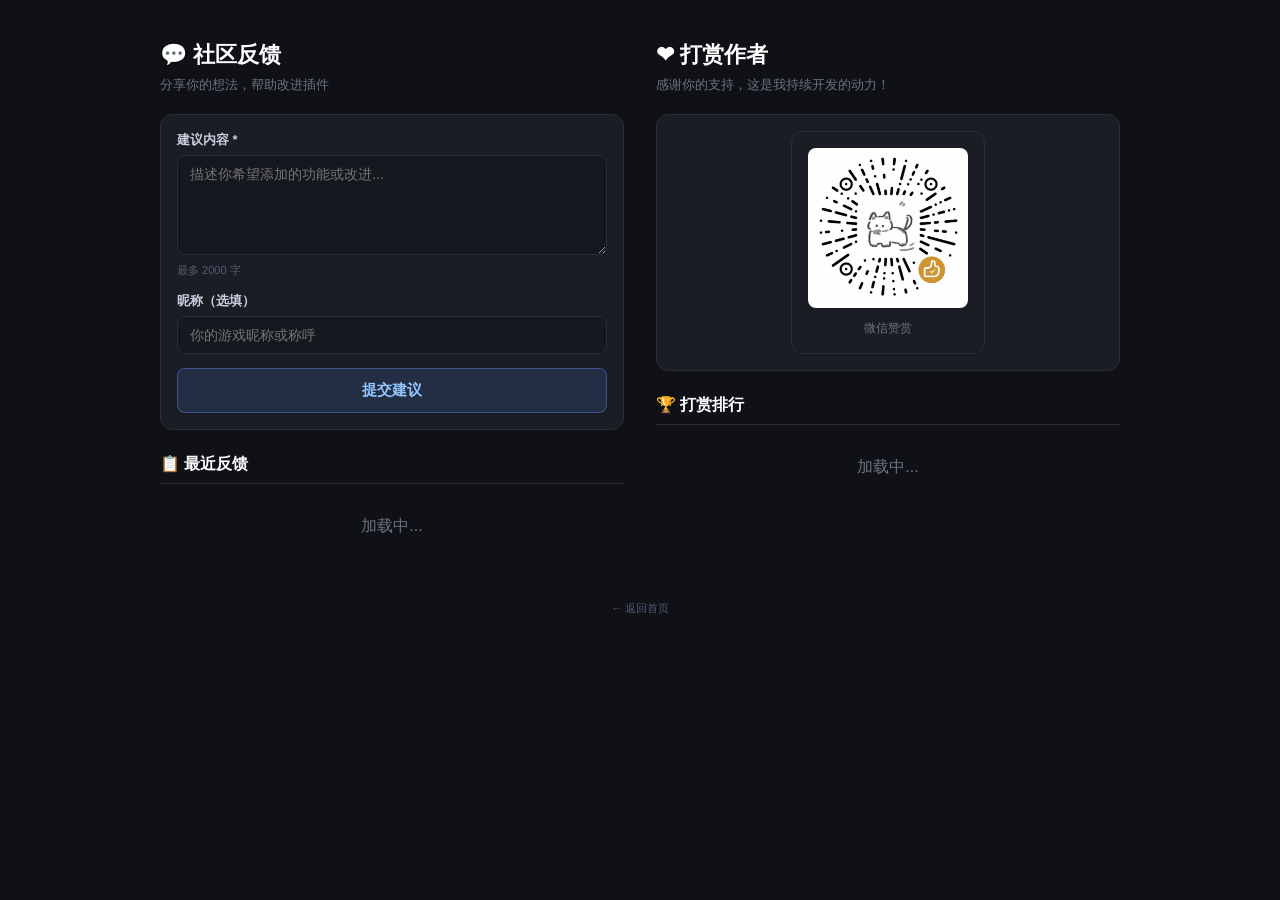
==== community/index.html @ d6cecffa "Add community feedback and donation page" ====
<!DOCTYPE html>
<html lang="zh">
<head>
  <meta charset="UTF-8">
  <meta name="viewport" content="width=device-width, initial-scale=1.0">
  <title>社区中心 — MWI Market Mate</title>
  <link rel="stylesheet" href="../css/style.css">
</head>
<body>
  <div class="community-wrapper">

    <!-- ===== 左栏：建议区 ===== -->
    <div class="community-col community-left">
      <h1 id="title-feedback">💬 社区反馈</h1>
      <p class="subtitle" id="subtitle-feedback">分享你的想法，帮助改进插件</p>

      <!-- 提交表单 -->
      <div class="card">
        <form id="feedbackForm">
          <div class="form-group">
            <label id="labelText">建议内容 *</label>
            <textarea id="text" maxlength="2000" placeholder="描述你希望添加的功能或改进..." required></textarea>
            <div class="hint" id="charHint">最多 2000 字</div>
          </div>
          <div class="form-group">
            <label id="labelNick">昵称（选填）</label>
            <input type="text" id="nickname" maxlength="50" placeholder="你的游戏昵称或称呼">
          </div>
          <button type="submit" class="btn" id="submitBtn">提交建议</button>
        </form>
        <div id="msg" class="msg"></div>
      </div>

      <!-- 建议列表 -->
      <div class="section-title" id="recentTitle">📋 最近反馈</div>
      <div id="feedbackList">
        <div class="loading" id="loadingFeedback">加载中...</div>
      </div>
    </div>

    <!-- ===== 右栏：打赏区 ===== -->
    <div class="community-col community-right">
      <h1 id="title-donate">❤ 打赏作者</h1>
      <p class="subtitle" id="subtitle-donate">感谢你的支持，这是我持续开发的动力！</p>

      <!-- 收款二维码 -->
      <div class="card" style="text-align:center;">
        <div class="qr-card" style="display:inline-block;">
          <img src="../donate/wechat.png" alt="WeChat Pay" style="max-width:180px">
          <div class="qr-label" id="labelWechat">微信赞赏</div>
        </div>
      </div>

      <!-- 打赏排行 -->
      <div class="section-title" id="rankingTitle">🏆 打赏排行</div>
      <div id="rankingContent">
        <div class="loading" id="loadingDonors">加载中...</div>
      </div>
    </div>

  </div>

  <!-- 返回首页 -->
  <div class="footer" style="margin-top:40px;">
    <a href="../">← <span id="backText">返回首页</span></a>
  </div>

  <script src="../js/community.js"></script>
</body>
</html>
---- css/style.css ----
/* MWI Market Mate — 前端共享样式 */
* { box-sizing: border-box; margin: 0; padding: 0; }

body {
  font-family: "Microsoft YaHei", "PingFang SC", -apple-system, sans-serif;
  background: #0f1117;
  color: #e4e6ee;
  min-height: 100vh;
  display: flex;
  flex-direction: column;
  align-items: center;
  padding: 40px 16px;
}

.container {
  width: 100%;
  max-width: 480px;
}

h1 {
  font-size: 22px;
  font-weight: 700;
  margin-bottom: 6px;
  color: #fff;
}

.subtitle {
  font-size: 13px;
  color: #6b7280;
  margin-bottom: 20px;
}

/* ══════════════════════════════════════
   通用卡片
   ══════════════════════════════════════ */
.card {
  border: 1px solid #2a2d37;
  border-radius: 12px;
  background: #1b1d24;
  padding: 16px;
  margin-bottom: 16px;
}

/* ══════════════════════════════════════
   表单元素
   ══════════════════════════════════════ */
label {
  display: block;
  font-size: 13px;
  font-weight: 600;
  color: #c8cfde;
  margin-bottom: 6px;
}

textarea, input[type="text"] {
  width: 100%;
  padding: 10px 12px;
  border: 1px solid #2a2d37;
  border-radius: 8px;
  background: #161820;
  color: #e4e6ee;
  font-size: 14px;
  font-family: inherit;
  outline: none;
  transition: border-color 0.2s;
}

textarea:focus, input[type="text"]:focus {
  border-color: rgba(91, 140, 255, 0.5);
}

textarea {
  min-height: 100px;
  resize: vertical;
}

.form-group {
  margin-bottom: 14px;
}

.hint {
  font-size: 11px;
  color: #555a72;
  margin-top: 4px;
}

/* ══════════════════════════════════════
   按钮
   ══════════════════════════════════════ */
.btn {
  display: inline-flex;
  align-items: center;
  justify-content: center;
  gap: 6px;
  width: 100%;
  padding: 12px;
  border: 1px solid rgba(91, 140, 255, 0.4);
  border-radius: 8px;
  background: rgba(91, 140, 255, 0.15);
  color: #93c5fd;
  font-size: 15px;
  font-weight: 600;
  cursor: pointer;
  font-family: inherit;
  transition: all 0.2s;
  text-decoration: none;
}

.btn:hover {
  background: rgba(91, 140, 255, 0.25);
  border-color: rgba(91, 140, 255, 0.6);
  color: #fff;
}

.btn:disabled {
  opacity: 0.5;
  cursor: not-allowed;
}

.btn-donate {
  border-color: rgba(239, 68, 68, 0.4);
  background: rgba(239, 68, 68, 0.1);
  color: #fca5a5;
}

.btn-donate:hover {
  background: rgba(239, 68, 68, 0.2);
  border-color: rgba(239, 68, 68, 0.5);
  color: #fff;
}

/* ══════════════════════════════════════
   消息提示
   ══════════════════════════════════════ */
.msg {
  padding: 10px 14px;
  border-radius: 8px;
  font-size: 13px;
  margin-top: 12px;
  display: none;
}

.msg.success {
  display: block;
  border: 1px solid rgba(52, 211, 153, 0.5);
  background: rgba(52, 211, 153, 0.08);
  color: #6ee7b7;
}

.msg.error {
  display: block;
  border: 1px solid rgba(239, 68, 68, 0.5);
  background: rgba(239, 68, 68, 0.08);
  color: #fca5a5;
}

/* ══════════════════════════════════════
   社区页 — 左右分栏布局
   ══════════════════════════════════════ */
.community-wrapper {
  display: flex;
  gap: 32px;
  width: 100%;
  max-width: 960px;
  align-items: flex-start;
}

.community-col {
  flex: 1;
  min-width: 0;
}

/* 移动端变为上下布局 */
@media (max-width: 720px) {
  .community-wrapper {
    flex-direction: column;
    max-width: 480px;
    margin: 0 auto;
  }
}

/* ══════════════════════════════════════
   反馈气泡卡片
   ══════════════════════════════════════ */
.fb-card {
  border: 1px solid #2a2d37;
  border-radius: 12px;
  background: #1b1d24;
  padding: 14px 16px;
  margin-bottom: 12px;
  transition: border-color 0.2s;
}

.fb-card:hover {
  border-color: rgba(91, 140, 255, 0.3);
}

.fb-header {
  display: flex;
  justify-content: space-between;
  align-items: center;
  margin-bottom: 8px;
}

.fb-name {
  font-size: 13px;
  font-weight: 600;
  color: #93c5fd;
}

.fb-time {
  font-size: 11px;
  color: #555a72;
}

.fb-body {
  font-size: 13px;
  color: #d1d5db;
  line-height: 1.6;
  word-break: break-word;
  white-space: pre-wrap;
}

.fb-reply {
  margin-top: 10px;
  padding: 10px 12px;
  border-radius: 8px;
  background: rgba(52, 211, 153, 0.06);
  border-left: 3px solid rgba(52, 211, 153, 0.4);
  font-size: 13px;
  color: #a7f3d0;
  line-height: 1.5;
  word-break: break-word;
  white-space: pre-wrap;
}

.fb-reply-label {
  font-weight: 600;
  color: #6ee7b7;
}

/* ══════════════════════════════════════
   排行榜表格
   ══════════════════════════════════════ */
.ranking-table {
  width: 100%;
  border-collapse: collapse;
  margin-top: 12px;
  font-size: 13px;
}

.ranking-table th {
  text-align: left;
  padding: 8px 10px;
  border-bottom: 1px solid #2a2d37;
  color: #6b7280;
  font-weight: 600;
  font-size: 12px;
}

.ranking-table td {
  padding: 10px 10px;
  border-bottom: 1px solid rgba(255, 255, 255, 0.04);
  color: #e4e6ee;
}

.ranking-table tr:first-child td { color: #fcd34d; font-weight: 600; }
.ranking-table tr:nth-child(2) td { color: #d1d5db; font-weight: 500; }
.ranking-table tr:nth-child(3) td { color: #cd7f32; font-weight: 500; }

.amount { color: #f8c86b; font-weight: 600; }

/* 打赏者名字特效容器 */
.donor-name-effect {
  display: inline-block;
  font-weight: 700;
  font-size: 14px;
  -webkit-background-clip: text;
}

.empty-ranking {
  text-align: center;
  padding: 24px;
  color: #555a72;
  font-size: 13px;
}

/* ══════════════════════════════════════
   QR 码区域
   ══════════════════════════════════════ */
.qr-section {
  display: flex;
  gap: 16px;
  justify-content: center;
  margin: 20px 0;
  flex-wrap: wrap;
}

.qr-card {
  text-align: center;
  padding: 16px;
  border: 1px solid #2a2d37;
  border-radius: 12px;
  background: #1b1d24;
}

.qr-card img {
  width: 160px;
  height: 160px;
  border-radius: 8px;
  background: #fff;
}

.qr-label {
  margin-top: 8px;
  font-size: 12px;
  color: #6b7280;
}

/* ══════════════════════════════════════
   页脚
   ══════════════════════════════════════ */
.footer {
  margin-top: 32px;
  font-size: 11px;
  color: #3a3d4a;
  text-align: center;
}

.footer a {
  color: #555a72;
  text-decoration: none;
}

.footer a:hover { color: #93c5fd; }

/* ══════════════════════════════════════
   加载动画
   ══════════════════════════════════════ */
.loading {
  text-align: center;
  padding: 24px;
  color: #6b7280;
}

.section-title {
  font-size: 16px;
  font-weight: 600;
  color: #fff;
  margin: 24px 0 8px;
  padding-bottom: 8px;
  border-bottom: 1px solid #2a2d37;
}

/* ══════════════════════════════════════
   落地页 — 功能卡片网格
   ══════════════════════════════════════ */
.landing-wrapper {
  width: 100%;
  max-width: 640px;
  text-align: center;
}

.landing-wrapper h1 {
  font-size: 28px;
  margin-bottom: 4px;
}

.landing-subtitle {
  font-size: 14px;
  color: #6b7280;
  margin-bottom: 6px;
}

.landing-version {
  font-size: 12px;
  color: #555a72;
  margin-bottom: 24px;
}

.landing-buttons {
  display: flex;
  gap: 12px;
  justify-content: center;
  margin-bottom: 32px;
}

.landing-buttons .btn {
  width: auto;
  padding: 12px 24px;
}

.feature-grid {
  display: grid;
  grid-template-columns: repeat(3, 1fr);
  gap: 12px;
  text-align: left;
  margin-bottom: 28px;
}

.feature-card {
  border: 1px solid #2a2d37;
  border-radius: 10px;
  background: #1b1d24;
  padding: 14px;
  transition: border-color 0.2s, transform 0.2s;
}

.feature-card:hover {
  border-color: rgba(91, 140, 255, 0.3);
  transform: translateY(-2px);
}

.feature-icon {
  font-size: 20px;
  margin-bottom: 6px;
}

.feature-title {
  font-size: 13px;
  font-weight: 600;
  color: #e4e6ee;
  margin-bottom: 4px;
}

.feature-desc {
  font-size: 11px;
  color: #6b7280;
  line-height: 1.4;
}

.changelog-section {
  text-align: left;
  max-width: 480px;
  margin: 0 auto;
}

.changelog-section ul {
  list-style: none;
  padding: 0;
}

.changelog-section li {
  font-size: 12px;
  color: #9ca3af;
  padding: 4px 0;
  padding-left: 16px;
  position: relative;
}

.changelog-section li::before {
  content: "•";
  position: absolute;
  left: 4px;
  color: #555a72;
}

@media (max-width: 520px) {
  .feature-grid {
    grid-template-columns: repeat(2, 1fr);
  }
  .landing-buttons {
    flex-direction: column;
    align-items: center;
  }
  .landing-buttons .btn {
    width: 100%;
  }
}
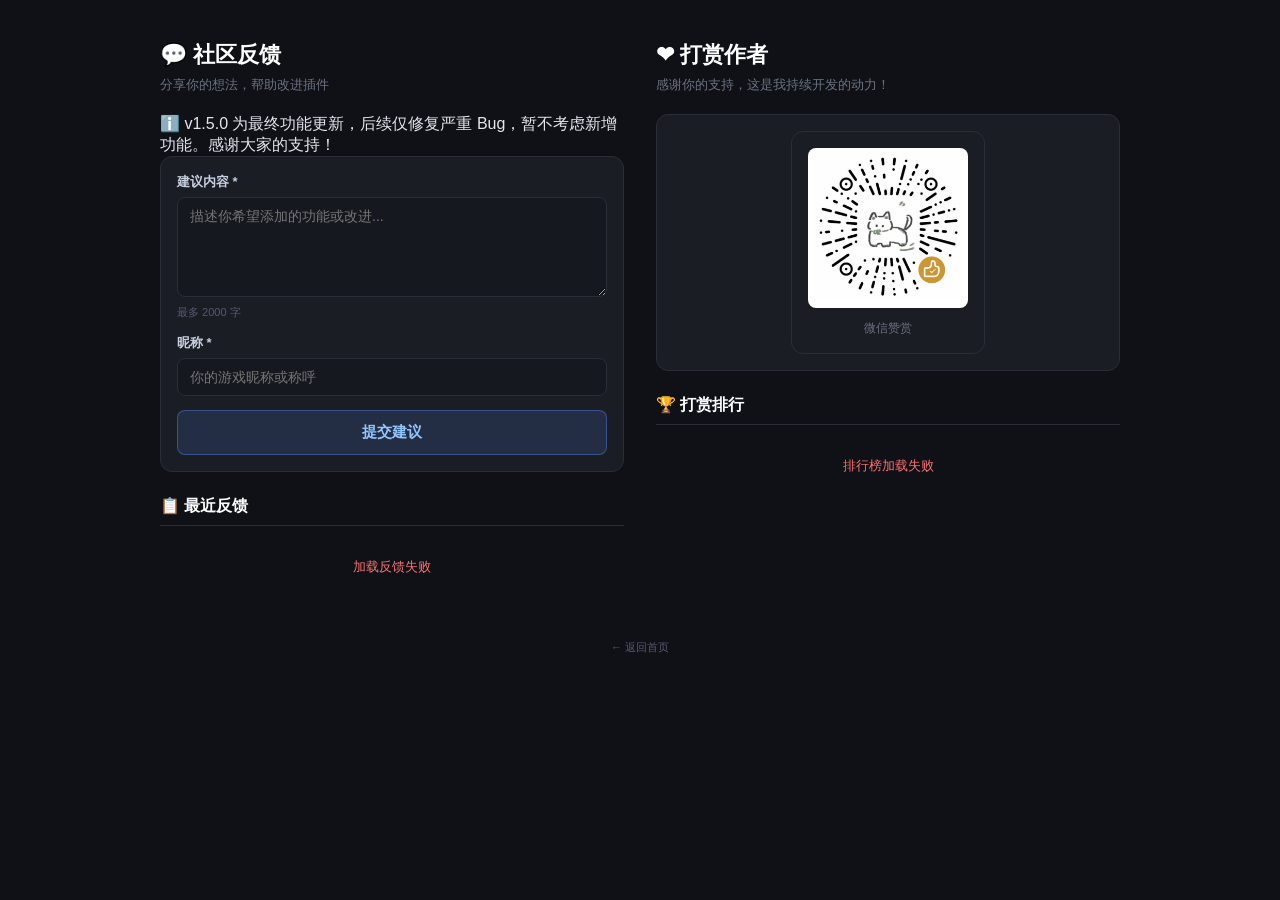
==== commit 0ddbb41f: "Update index.html" ====
--- a/community/index.html
+++ b/community/index.html
@@ -13,6 +13,7 @@
     <div class="community-col community-left">
       <h1 id="title-feedback">💬 社区反馈</h1>
       <p class="subtitle" id="subtitle-feedback">分享你的想法，帮助改进插件</p>
+      <div class="notice-bar" id="noticeFinal">ℹ️ v1.5.0 为最终功能更新，后续仅修复严重 Bug，暂不考虑新增功能。感谢大家的支持！</div>
 
       <!-- 提交表单 -->
       <div class="card">
@@ -23,8 +24,8 @@
             <div class="hint" id="charHint">最多 2000 字</div>
           </div>
           <div class="form-group">
-            <label id="labelNick">昵称（选填）</label>
-            <input type="text" id="nickname" maxlength="50" placeholder="你的游戏昵称或称呼">
+            <label id="labelNick">昵称 *</label>
+            <input type="text" id="nickname" maxlength="50" placeholder="你的游戏昵称或称呼" required>
           </div>
           <button type="submit" class="btn" id="submitBtn">提交建议</button>
         </form>
--- a/css/style.css
+++ b/css/style.css
@@ -278,6 +278,7 @@
   -webkit-background-clip: text;
 }
 
+
 .empty-ranking {
   text-align: center;
   padding: 24px;
@@ -453,6 +454,87 @@
   position: absolute;
   left: 4px;
   color: #555a72;
+}
+
+/* ══════════════════════════════════════
+   使用说明页
+   ══════════════════════════════════════ */
+.guide-wrapper {
+  width: 100%;
+  max-width: 720px;
+}
+
+.guide-content h2 {
+  font-size: 20px;
+  font-weight: 700;
+  color: #fff;
+  margin: 32px 0 12px;
+  padding-bottom: 8px;
+  border-bottom: 1px solid #2a2d37;
+}
+
+.guide-content h2:first-child {
+  margin-top: 16px;
+}
+
+.guide-content h3 {
+  font-size: 15px;
+  font-weight: 600;
+  color: #93c5fd;
+  margin: 20px 0 8px;
+}
+
+.guide-content p {
+  font-size: 13px;
+  color: #d1d5db;
+  line-height: 1.7;
+  margin-bottom: 8px;
+}
+
+.guide-content ul, .guide-content ol {
+  padding-left: 20px;
+  margin-bottom: 12px;
+}
+
+.guide-content li {
+  font-size: 13px;
+  color: #d1d5db;
+  line-height: 1.7;
+  margin-bottom: 4px;
+}
+
+.guide-content b {
+  color: #e4e6ee;
+  font-weight: 600;
+}
+
+.guide-content code {
+  background: rgba(91, 140, 255, 0.1);
+  border: 1px solid rgba(91, 140, 255, 0.2);
+  border-radius: 4px;
+  padding: 1px 5px;
+  font-size: 12px;
+  color: #93c5fd;
+  font-family: "Consolas", monospace;
+}
+
+/* ══════════════════════════════════════
+   反馈完成徽章
+   ══════════════════════════════════════ */
+.fb-status-badge {
+  display: inline-block;
+  font-size: 11px;
+  font-weight: 600;
+  padding: 2px 8px;
+  border-radius: 4px;
+  margin-left: 8px;
+  vertical-align: middle;
+}
+
+.fb-status-badge.completed {
+  background: rgba(52, 211, 153, 0.12);
+  color: #6ee7b7;
+  border: 1px solid rgba(52, 211, 153, 0.3);
 }
 
 @media (max-width: 520px) {
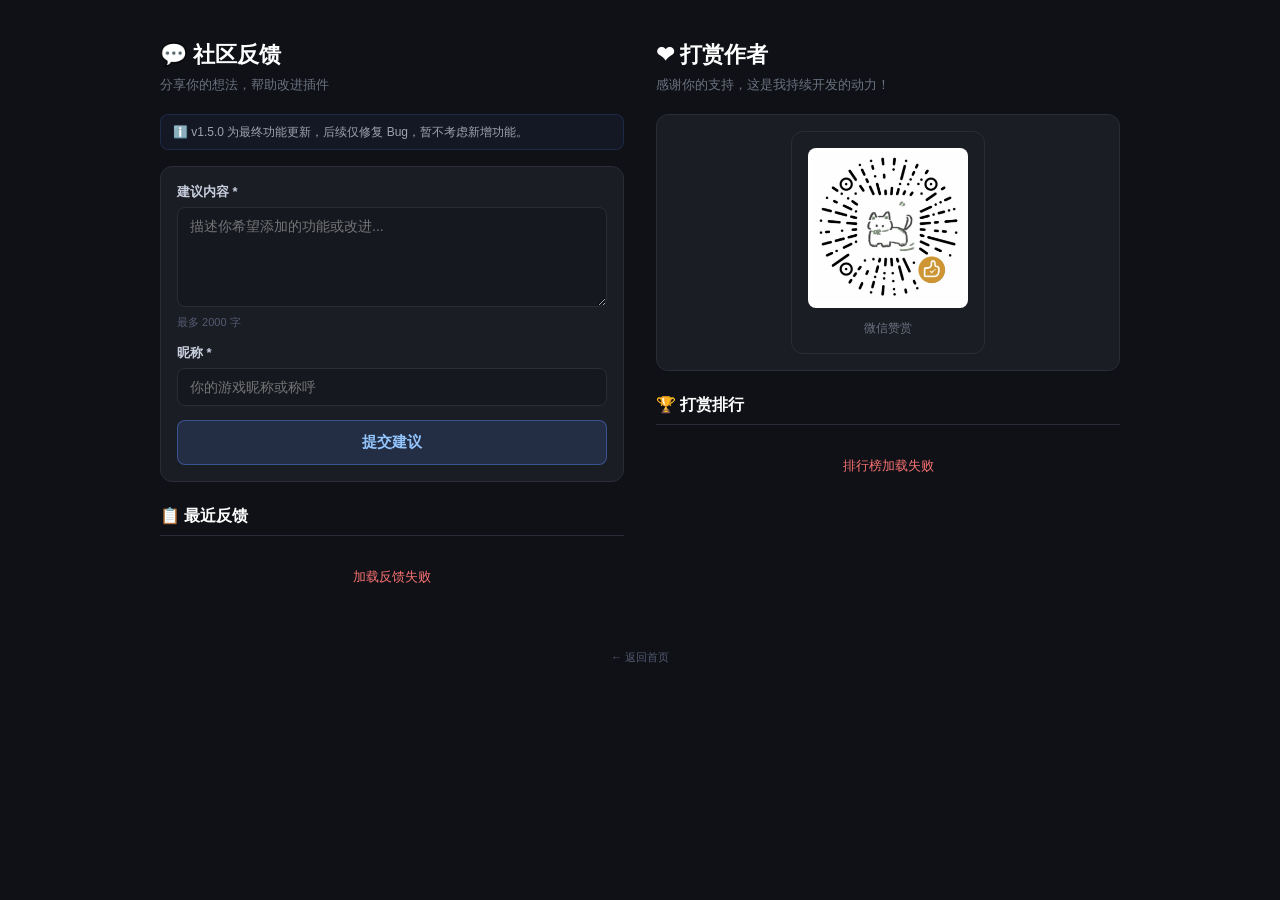
==== commit 4446b6b9: "Update index.html" ====
--- a/community/index.html
+++ b/community/index.html
@@ -13,7 +13,7 @@
     <div class="community-col community-left">
       <h1 id="title-feedback">💬 社区反馈</h1>
       <p class="subtitle" id="subtitle-feedback">分享你的想法，帮助改进插件</p>
-      <div class="notice-bar" id="noticeFinal">ℹ️ v1.5.0 为最终功能更新，后续仅修复严重 Bug，暂不考虑新增功能。感谢大家的支持！</div>
+      <div class="notice-bar" id="noticeFinal">ℹ️ v1.5.0 为最终功能更新，后续仅修复 Bug，暂不考虑新增功能。</div>
 
       <!-- 提交表单 -->
       <div class="card">
--- a/css/style.css
+++ b/css/style.css
@@ -28,6 +28,17 @@
   font-size: 13px;
   color: #6b7280;
   margin-bottom: 20px;
+}
+
+.notice-bar {
+  font-size: 12px;
+  color: #9ca3af;
+  background: rgba(91, 140, 255, 0.06);
+  border: 1px solid rgba(91, 140, 255, 0.15);
+  border-radius: 8px;
+  padding: 8px 12px;
+  margin-bottom: 16px;
+  line-height: 1.5;
 }
 
 /* ══════════════════════════════════════
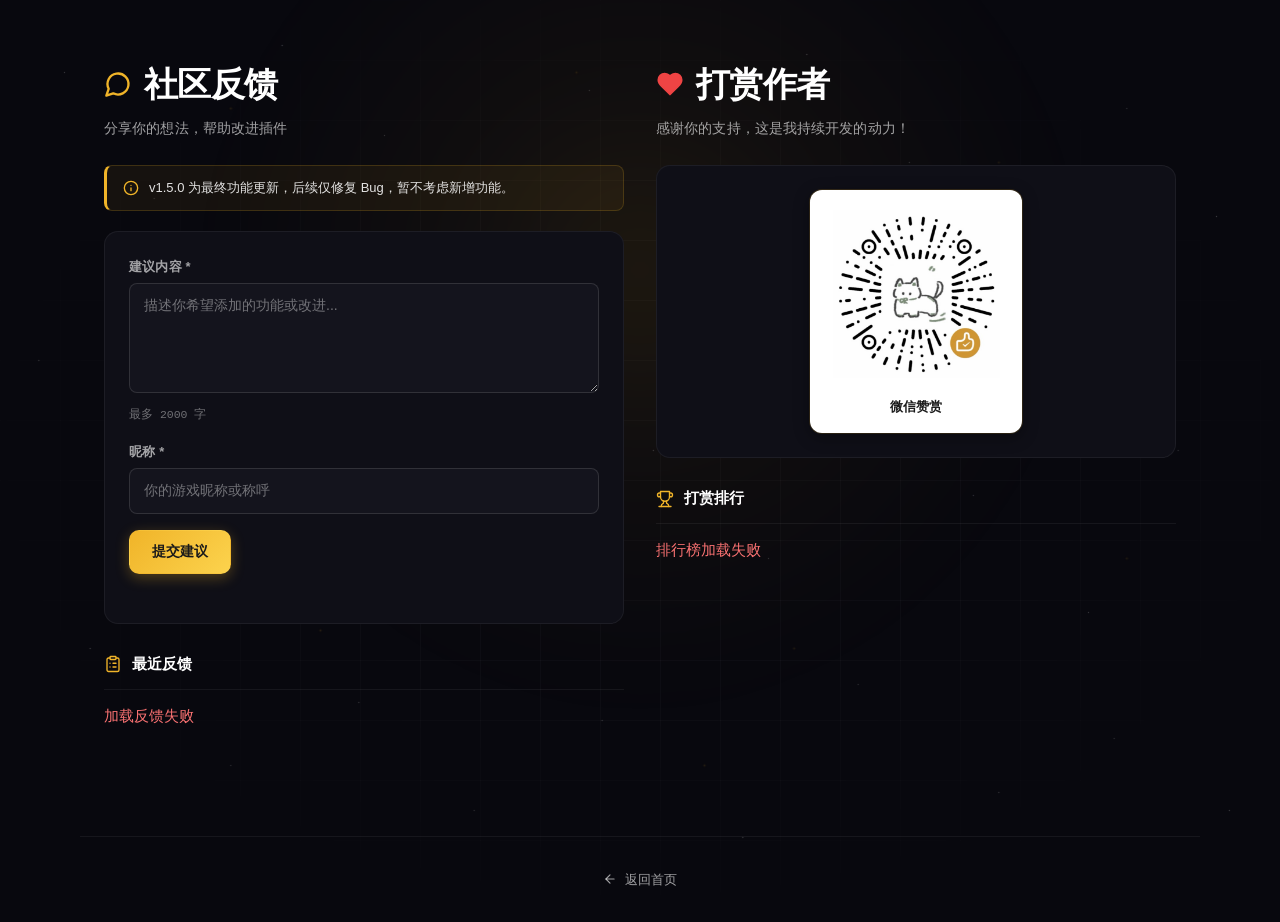
==== commit 8b9ac01e: "Update index.html" ====
--- a/community/index.html
+++ b/community/index.html
@@ -4,16 +4,468 @@
   <meta charset="UTF-8">
   <meta name="viewport" content="width=device-width, initial-scale=1.0">
   <title>社区中心 — MWI Market Mate</title>
-  <link rel="stylesheet" href="../css/style.css">
+  <meta name="description" content="MWI 市场伴侣社区中心：功能反馈、Bug 报告、打赏支持">
+  <style>
+    /* ─── 设计 Token（和 landing / 插件本体主题对齐） ───────── */
+    :root {
+      --bg:              #08080e;
+      --surface-1:       #0f0f17;
+      --surface-2:       #14141d;
+      --surface-3:       #1a1a24;
+      --border-soft:     rgba(255, 255, 255, .06);
+      --border-medium:   rgba(255, 255, 255, .12);
+      --border-strong:   rgba(255, 255, 255, .18);
+      --border-gold:     rgba(240, 180, 41, .45);
+      --border-gold-dim: rgba(240, 180, 41, .18);
+
+      --text-primary:    #fff;
+      --text-body:       rgba(255, 255, 255, .88);
+      --text-weak:       rgba(255, 255, 255, .62);
+      --text-faint:      rgba(255, 255, 255, .4);
+
+      --accent-gold:        #f0b429;
+      --accent-gold-bright: #fcd34d;
+      --accent-gold-glow:   rgba(240, 180, 41, .35);
+
+      --danger: #ef4444;
+      --success: #22c55e;
+
+      --font-sans: -apple-system, BlinkMacSystemFont, "Segoe UI", "Inter",
+                   "PingFang SC", "Microsoft YaHei", "Helvetica Neue", sans-serif;
+      --font-mono: "SF Mono", "JetBrains Mono", ui-monospace, "Cascadia Code",
+                   "Consolas", "Microsoft YaHei", monospace;
+
+      --ease-out: cubic-bezier(.25, .8, .3, 1);
+    }
+
+    /* ─── 基础重置 ───────────────────── */
+    *, *::before, *::after { box-sizing: border-box; }
+    html { scroll-behavior: smooth; -webkit-text-size-adjust: 100%; }
+    body {
+      margin: 0;
+      min-height: 100vh;
+      font-family: var(--font-sans);
+      font-size: 15px;
+      line-height: 1.65;
+      color: var(--text-body);
+      background: var(--bg);
+      -webkit-font-smoothing: antialiased;
+      -moz-osx-font-smoothing: grayscale;
+      overflow-x: hidden;
+    }
+    a { color: inherit; text-decoration: none; }
+    h1, h2, h3, h4, p, ul, form { margin: 0; padding: 0; }
+    svg { display: inline-block; flex-shrink: 0; }
+    img { max-width: 100%; height: auto; display: block; }
+    button { font-family: inherit; }
+
+    /* ─── 背景视觉层（同 landing） ───────────────────── */
+    .bg {
+      position: fixed; inset: 0;
+      z-index: -1;
+      overflow: hidden;
+      pointer-events: none;
+    }
+    .bg-glow {
+      position: absolute;
+      left: 50%; top: 30%;
+      width: 80vw; height: 80vw;
+      max-width: 1200px; max-height: 1200px;
+      transform: translate(-50%, -50%);
+      background: radial-gradient(circle at center,
+                   rgba(240, 180, 41, .10) 0%,
+                   rgba(240, 180, 41, .04) 25%,
+                   rgba(240, 180, 41, 0) 60%);
+      filter: blur(40px);
+    }
+    .bg-grid {
+      position: absolute; inset: 0;
+      background-image:
+        linear-gradient(to right,  rgba(255, 255, 255, .025) 1px, transparent 1px),
+        linear-gradient(to bottom, rgba(255, 255, 255, .025) 1px, transparent 1px);
+      background-size: 60px 60px;
+      mask-image: radial-gradient(ellipse at center, black 40%, transparent 80%);
+      -webkit-mask-image: radial-gradient(ellipse at center, black 40%, transparent 80%);
+    }
+    .bg-stars, .bg-stars::after, .bg-stars::before {
+      content: ""; position: absolute;
+      width: 1px; height: 1px;
+      background: transparent;
+      border-radius: 50%;
+    }
+    .bg-stars {
+      top: 0; left: 0;
+      box-shadow:
+        5vw 8vh  1px rgba(255,255,255,.35), 12vw 22vh 1px rgba(255,255,255,.3),
+        22vw 5vh 1px rgba(255,255,255,.4),  30vw 15vh 1px rgba(255,255,255,.3),
+        38vw 28vh 1px rgba(255,255,255,.35), 46vw 10vh 1px rgba(255,255,255,.3),
+        55vw 20vh 1px rgba(255,255,255,.35), 63vw 6vh  1px rgba(255,255,255,.4),
+        71vw 18vh 1px rgba(255,255,255,.3),  80vw 27vh 1px rgba(255,255,255,.35),
+        88vw 12vh 1px rgba(255,255,255,.3),  95vw 24vh 1px rgba(255,255,255,.4),
+        3vw 40vh  1px rgba(255,255,255,.35), 14vw 48vh 1px rgba(255,255,255,.3),
+        24vw 58vh 1px rgba(255,255,255,.4),  33vw 42vh 1px rgba(255,255,255,.35),
+        42vw 65vh 1px rgba(255,255,255,.3),  51vw 50vh 1px rgba(255,255,255,.35),
+        60vw 62vh 1px rgba(255,255,255,.3),  68vw 45vh 1px rgba(255,255,255,.4),
+        76vw 55vh 1px rgba(255,255,255,.3),  85vw 68vh 1px rgba(255,255,255,.35),
+        92vw 50vh 1px rgba(255,255,255,.3),  7vw 72vh  1px rgba(255,255,255,.4),
+        18vw 85vh 1px rgba(255,255,255,.3),  28vw 78vh 1px rgba(255,255,255,.35),
+        37vw 90vh 1px rgba(255,255,255,.3),  47vw 80vh 1px rgba(255,255,255,.35),
+        58vw 93vh 1px rgba(255,255,255,.4),  67vw 76vh 1px rgba(255,255,255,.3),
+        78vw 88vh 1px rgba(255,255,255,.35), 87vw 82vh 1px rgba(255,255,255,.3),
+        96vw 90vh 1px rgba(255,255,255,.4);
+    }
+    .bg-stars::after {
+      box-shadow:
+        18vw 12vh 2px rgba(240,180,41,.7),
+        72vw 30vh 2px rgba(240,180,41,.65),
+        25vw 70vh 2px rgba(240,180,41,.7),
+        88vw 62vh 2px rgba(240,180,41,.6),
+        45vw 8vh  2px rgba(240,180,41,.55),
+        55vw 85vh 2px rgba(240,180,41,.65);
+      animation: twinkle 4s ease-in-out infinite;
+    }
+    .bg-stars::before {
+      box-shadow:
+        35vw 35vh 2px rgba(240,180,41,.6),
+        78vw 18vh 2px rgba(240,180,41,.55),
+        15vw 55vh 2px rgba(240,180,41,.7),
+        62vw 72vh 2px rgba(240,180,41,.6);
+      animation: twinkle 5s ease-in-out infinite .8s;
+    }
+    @keyframes twinkle {
+      0%, 100% { opacity: .7; }
+      50%      { opacity: 1; }
+    }
+
+    /* ─── 布局容器：双栏 grid ───────────────────── */
+    .community-wrapper {
+      width: 100%;
+      max-width: 1120px;
+      margin: 0 auto;
+      padding: 56px 24px 32px;
+      display: grid;
+      grid-template-columns: 1fr 1fr;
+      gap: 32px;
+      align-items: start;
+    }
+    .community-col {
+      min-width: 0;
+      animation: fadeUp .7s var(--ease-out) both;
+    }
+    .community-left  { animation-delay: .05s; }
+    .community-right { animation-delay: .15s; }
+
+    @media (max-width: 900px) {
+      .community-wrapper {
+        grid-template-columns: 1fr;
+        gap: 48px;
+        padding: 40px 20px 24px;
+      }
+    }
+
+    /* ─── 栏标题 ───────────────────── */
+    .community-col h1 {
+      display: flex;
+      align-items: center;
+      gap: 12px;
+      font-size: clamp(26px, 4vw, 34px);
+      font-weight: 800;
+      letter-spacing: -.015em;
+      color: var(--text-primary);
+      margin-bottom: 6px;
+    }
+    .community-col h1 svg {
+      width: 28px; height: 28px;
+      color: var(--accent-gold);
+    }
+    .community-col .subtitle {
+      color: var(--text-weak);
+      font-size: 14px;
+      margin-bottom: 24px;
+      font-family: var(--font-mono);
+      letter-spacing: .1px;
+    }
+
+    /* ─── Notice Bar（公告条） ───────────────────── */
+    .notice-bar {
+      display: flex;
+      align-items: flex-start;
+      gap: 10px;
+      padding: 12px 16px;
+      margin-bottom: 20px;
+      background: rgba(240, 180, 41, .06);
+      border: 1px solid var(--border-gold-dim);
+      border-left: 3px solid var(--accent-gold);
+      border-radius: 8px;
+      font-size: 13px;
+      color: var(--text-body);
+      line-height: 1.5;
+    }
+    .notice-bar svg {
+      width: 16px; height: 16px;
+      color: var(--accent-gold);
+      flex-shrink: 0;
+      margin-top: 2px;
+    }
+
+    /* ─── Card（统一卡片） ───────────────────── */
+    .card {
+      padding: 24px;
+      background: var(--surface-1);
+      border: 1px solid var(--border-soft);
+      border-radius: 14px;
+      margin-bottom: 24px;
+      transition: border-color .3s var(--ease-out);
+    }
+    .card:hover { border-color: var(--border-medium); }
+
+    /* ─── Section Title（列表小标题） ───────────────────── */
+    .section-title {
+      display: flex;
+      align-items: center;
+      gap: 10px;
+      font-size: 15px;
+      font-weight: 700;
+      color: var(--text-primary);
+      margin: 28px 0 14px;
+      padding-bottom: 12px;
+      border-bottom: 1px solid var(--border-soft);
+      letter-spacing: -.005em;
+    }
+    .section-title svg {
+      width: 18px; height: 18px;
+      color: var(--accent-gold);
+    }
+
+    /* ─── 表单 ───────────────────── */
+    .form-group { margin-bottom: 16px; }
+    .form-group label {
+      display: block;
+      font-size: 13px;
+      font-weight: 600;
+      color: var(--text-weak);
+      margin-bottom: 6px;
+      letter-spacing: .2px;
+    }
+    .form-group textarea,
+    .form-group input[type="text"] {
+      width: 100%;
+      padding: 11px 14px;
+      font-family: inherit;
+      font-size: 14px;
+      line-height: 1.55;
+      color: var(--text-primary);
+      background: var(--surface-2);
+      border: 1px solid var(--border-medium);
+      border-radius: 8px;
+      outline: none;
+      transition: border-color .2s var(--ease-out), background .2s var(--ease-out);
+      resize: vertical;
+    }
+    .form-group textarea { min-height: 110px; }
+    .form-group textarea::placeholder,
+    .form-group input[type="text"]::placeholder {
+      color: var(--text-faint);
+    }
+    .form-group textarea:hover,
+    .form-group input[type="text"]:hover {
+      border-color: var(--border-strong);
+    }
+    .form-group textarea:focus,
+    .form-group input[type="text"]:focus {
+      border-color: var(--accent-gold);
+      background: var(--surface-3);
+      box-shadow: 0 0 0 3px rgba(240, 180, 41, .1);
+    }
+    .hint {
+      font-size: 11.5px;
+      color: var(--text-faint);
+      margin-top: 5px;
+      font-family: var(--font-mono);
+    }
+
+    /* ─── 按钮（提交） ───────────────────── */
+    .btn {
+      display: inline-flex;
+      align-items: center;
+      justify-content: center;
+      gap: 8px;
+      padding: 12px 22px;
+      font-size: 14px;
+      font-weight: 600;
+      border-radius: 10px;
+      border: 1px solid transparent;
+      cursor: pointer;
+      transition: all .2s var(--ease-out);
+      white-space: nowrap;
+      background: linear-gradient(135deg, var(--accent-gold) 0%, var(--accent-gold-bright) 100%);
+      color: #1a1a1a;
+      box-shadow: 0 4px 14px rgba(240, 180, 41, .3);
+    }
+    .btn:hover {
+      transform: translateY(-1px);
+      box-shadow: 0 6px 20px rgba(240, 180, 41, .45), 0 0 0 3px rgba(240, 180, 41, .12);
+    }
+    .btn:active { transform: translateY(0); }
+    .btn:disabled {
+      opacity: .5;
+      cursor: not-allowed;
+      transform: none;
+    }
+
+    /* ─── 表单反馈消息 ───────────────────── */
+    .msg {
+      margin-top: 12px;
+      font-size: 13px;
+      min-height: 1em;
+    }
+    .msg.success, .msg[data-type="success"] {
+      color: var(--success);
+    }
+    .msg.error, .msg[data-type="error"] {
+      color: var(--danger);
+    }
+
+    /* ─── 二维码卡片 ───────────────────── */
+    .qr-card {
+      padding: 16px;
+      background: #fff;
+      border-radius: 12px;
+      box-shadow: 0 4px 16px rgba(0, 0, 0, .4), 0 0 0 1px var(--border-gold-dim);
+      transition: all .3s var(--ease-out);
+    }
+    .qr-card:hover {
+      box-shadow: 0 8px 24px rgba(0, 0, 0, .5), 0 0 0 1px var(--border-gold);
+      transform: translateY(-2px);
+    }
+    .qr-card img { border-radius: 6px; }
+    .qr-label {
+      margin-top: 10px;
+      font-size: 13px;
+      font-weight: 600;
+      color: #1a1a1a;
+      letter-spacing: .2px;
+    }
+
+    /* ─── 反馈列表 / 排行列表容器（给 JS 填充留 hook） ───────── */
+    #feedbackList, #rankingContent {
+      min-height: 60px;
+    }
+    /* 单条反馈项（如果 JS 用了 .feedback-item / .ranking-item 就生效） */
+    .feedback-item, .ranking-item {
+      padding: 14px 16px;
+      background: var(--surface-1);
+      border: 1px solid var(--border-soft);
+      border-radius: 10px;
+      margin-bottom: 10px;
+      transition: border-color .2s var(--ease-out), background .2s var(--ease-out);
+    }
+    .feedback-item:hover, .ranking-item:hover {
+      border-color: var(--border-gold-dim);
+      background: var(--surface-2);
+    }
+
+    /* ─── Loading ───────────────────── */
+    .loading {
+      text-align: center;
+      padding: 24px;
+      color: var(--text-faint);
+      font-size: 13px;
+      font-family: var(--font-mono);
+    }
+    .loading::before {
+      content: "";
+      display: inline-block;
+      width: 12px; height: 12px;
+      border: 2px solid var(--border-medium);
+      border-top-color: var(--accent-gold);
+      border-radius: 50%;
+      margin-right: 8px;
+      vertical-align: -2px;
+      animation: spin .8s linear infinite;
+    }
+    @keyframes spin { to { transform: rotate(360deg); } }
+
+    /* ─── Footer ───────────────────── */
+    .footer {
+      max-width: 1120px;
+      margin: 40px auto 0;
+      padding: 24px;
+      text-align: center;
+      border-top: 1px solid var(--border-soft);
+      color: var(--text-faint);
+      font-size: 13px;
+    }
+    .footer a {
+      display: inline-flex;
+      align-items: center;
+      gap: 8px;
+      color: var(--text-weak);
+      padding: 8px 14px;
+      border-radius: 8px;
+      transition: all .2s var(--ease-out);
+    }
+    .footer a:hover {
+      color: var(--accent-gold);
+      background: rgba(240, 180, 41, .06);
+    }
+    .footer a svg {
+      width: 14px; height: 14px;
+      transition: transform .2s var(--ease-out);
+    }
+    .footer a:hover svg { transform: translateX(-2px); }
+
+    /* ─── 入场动画 ───────────────────── */
+    @keyframes fadeUp {
+      from { opacity: 0; transform: translateY(18px); }
+      to   { opacity: 1; transform: translateY(0); }
+    }
+
+    @media (max-width: 640px) {
+      .community-wrapper { padding: 32px 16px 20px; }
+      .card              { padding: 20px; }
+      .community-col h1  { font-size: 26px; }
+    }
+
+    @media (prefers-reduced-motion: reduce) {
+      *, *::before, *::after {
+        animation-duration: .01ms !important;
+        transition-duration: .01ms !important;
+      }
+    }
+  </style>
 </head>
+
 <body>
+  <!-- 背景视觉层（和 landing page 同款） -->
+  <div class="bg" aria-hidden="true">
+    <div class="bg-glow"></div>
+    <div class="bg-grid"></div>
+    <div class="bg-stars"></div>
+  </div>
+
   <div class="community-wrapper">
 
     <!-- ===== 左栏：建议区 ===== -->
     <div class="community-col community-left">
-      <h1 id="title-feedback">💬 社区反馈</h1>
+      <h1 id="title-feedback">
+        <!-- message-circle icon -->
+        <svg viewBox="0 0 24 24" fill="none" stroke="currentColor" stroke-width="2" stroke-linecap="round" stroke-linejoin="round" aria-hidden="true">
+          <path d="M7.9 20A9 9 0 1 0 4 16.1L2 22z"/>
+        </svg>
+        <span>社区反馈</span>
+      </h1>
       <p class="subtitle" id="subtitle-feedback">分享你的想法，帮助改进插件</p>
-      <div class="notice-bar" id="noticeFinal">ℹ️ v1.5.0 为最终功能更新，后续仅修复 Bug，暂不考虑新增功能。</div>
+
+      <div class="notice-bar" id="noticeFinal">
+        <!-- info icon -->
+        <svg viewBox="0 0 24 24" fill="none" stroke="currentColor" stroke-width="2" stroke-linecap="round" stroke-linejoin="round" aria-hidden="true">
+          <circle cx="12" cy="12" r="10"/>
+          <path d="M12 16v-4"/>
+          <path d="M12 8h.01"/>
+        </svg>
+        <span>v1.5.0 为最终功能更新，后续仅修复 Bug，暂不考虑新增功能。</span>
+      </div>
 
       <!-- 提交表单 -->
       <div class="card">
@@ -33,7 +485,18 @@
       </div>
 
       <!-- 建议列表 -->
-      <div class="section-title" id="recentTitle">📋 最近反馈</div>
+      <div class="section-title" id="recentTitle">
+        <!-- clipboard-list icon -->
+        <svg viewBox="0 0 24 24" fill="none" stroke="currentColor" stroke-width="1.8" stroke-linecap="round" stroke-linejoin="round" aria-hidden="true">
+          <rect width="8" height="4" x="8" y="2" rx="1" ry="1"/>
+          <path d="M16 4h2a2 2 0 0 1 2 2v14a2 2 0 0 1-2 2H6a2 2 0 0 1-2-2V6a2 2 0 0 1 2-2h2"/>
+          <path d="M12 11h4"/>
+          <path d="M12 16h4"/>
+          <path d="M8 11h.01"/>
+          <path d="M8 16h.01"/>
+        </svg>
+        <span>最近反馈</span>
+      </div>
       <div id="feedbackList">
         <div class="loading" id="loadingFeedback">加载中...</div>
       </div>
@@ -41,7 +504,13 @@
 
     <!-- ===== 右栏：打赏区 ===== -->
     <div class="community-col community-right">
-      <h1 id="title-donate">❤ 打赏作者</h1>
+      <h1 id="title-donate">
+        <!-- heart icon（实心红色） -->
+        <svg viewBox="0 0 24 24" fill="currentColor" stroke="currentColor" stroke-width="1.5" stroke-linecap="round" stroke-linejoin="round" aria-hidden="true" style="color:#ef4444">
+          <path d="M19 14c1.49-1.46 3-3.21 3-5.5A5.5 5.5 0 0 0 16.5 3c-1.76 0-3 .5-4.5 2-1.5-1.5-2.74-2-4.5-2A5.5 5.5 0 0 0 2 8.5c0 2.3 1.5 4.05 3 5.5l7 7z"/>
+        </svg>
+        <span>打赏作者</span>
+      </h1>
       <p class="subtitle" id="subtitle-donate">感谢你的支持，这是我持续开发的动力！</p>
 
       <!-- 收款二维码 -->
@@ -53,7 +522,18 @@
       </div>
 
       <!-- 打赏排行 -->
-      <div class="section-title" id="rankingTitle">🏆 打赏排行</div>
+      <div class="section-title" id="rankingTitle">
+        <!-- trophy icon -->
+        <svg viewBox="0 0 24 24" fill="none" stroke="currentColor" stroke-width="1.8" stroke-linecap="round" stroke-linejoin="round" aria-hidden="true">
+          <path d="M6 9H4.5a2.5 2.5 0 0 1 0-5H6"/>
+          <path d="M18 9h1.5a2.5 2.5 0 0 0 0-5H18"/>
+          <path d="M4 22h16"/>
+          <path d="M10 14.66V17c0 .55-.47.98-.97 1.21C7.85 18.75 7 20.24 7 22"/>
+          <path d="M14 14.66V17c0 .55.47.98.97 1.21C16.15 18.75 17 20.24 17 22"/>
+          <path d="M18 2H6v7a6 6 0 0 0 12 0V2Z"/>
+        </svg>
+        <span>打赏排行</span>
+      </div>
       <div id="rankingContent">
         <div class="loading" id="loadingDonors">加载中...</div>
       </div>
@@ -63,7 +543,14 @@
 
   <!-- 返回首页 -->
   <div class="footer" style="margin-top:40px;">
-    <a href="../">← <span id="backText">返回首页</span></a>
+    <a href="../">
+      <!-- arrow-left icon -->
+      <svg viewBox="0 0 24 24" fill="none" stroke="currentColor" stroke-width="2" stroke-linecap="round" stroke-linejoin="round" aria-hidden="true">
+        <path d="m12 19-7-7 7-7"/>
+        <path d="M19 12H5"/>
+      </svg>
+      <span id="backText">返回首页</span>
+    </a>
   </div>
 
   <script src="../js/community.js"></script>
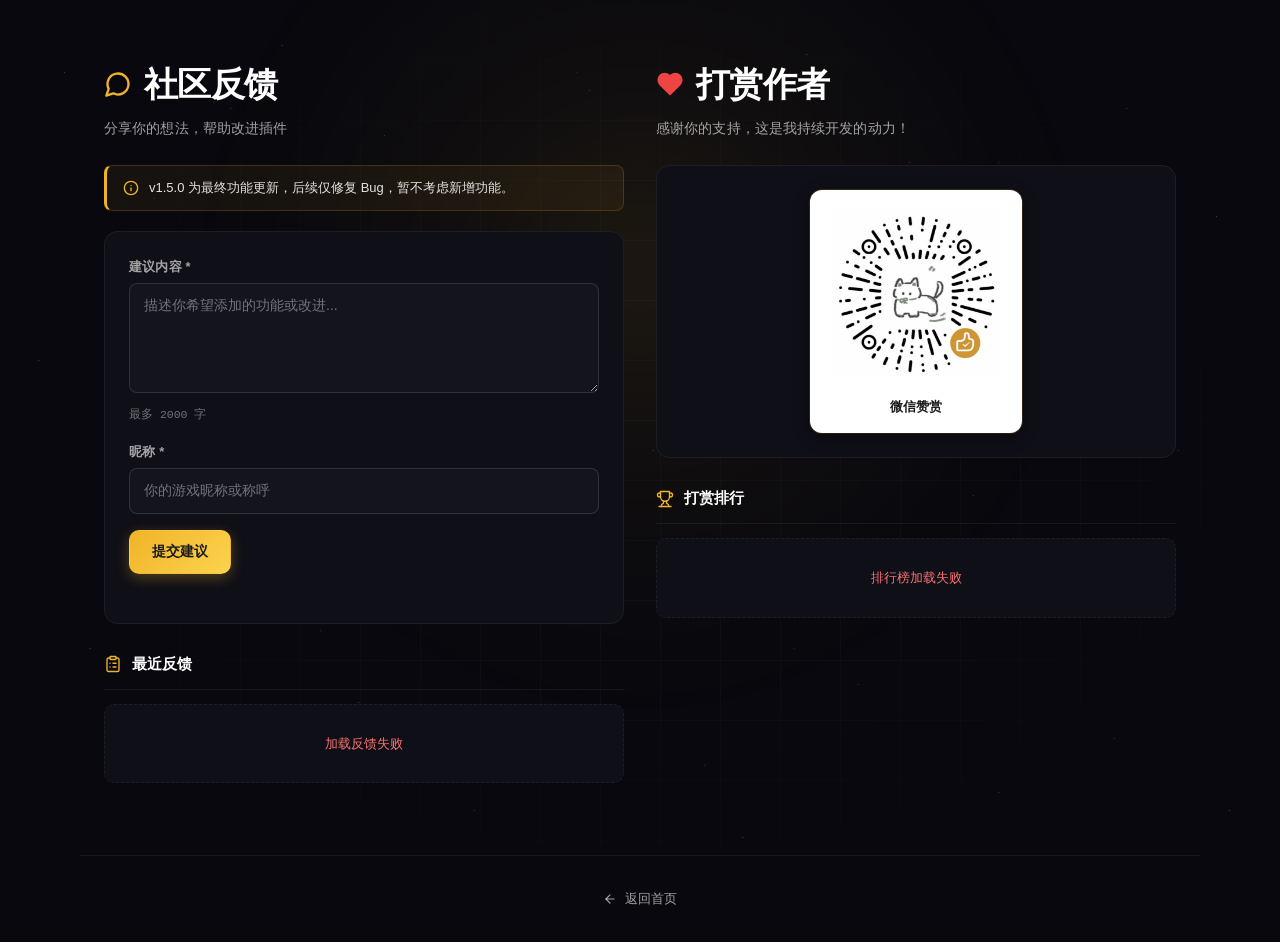
==== commit 6fabade5: "Update index.html" ====
--- a/community/index.html
+++ b/community/index.html
@@ -347,22 +347,143 @@
       letter-spacing: .2px;
     }
 
-    /* ─── 反馈列表 / 排行列表容器（给 JS 填充留 hook） ───────── */
-    #feedbackList, #rankingContent {
-      min-height: 60px;
-    }
-    /* 单条反馈项（如果 JS 用了 .feedback-item / .ranking-item 就生效） */
-    .feedback-item, .ranking-item {
+    /* ─── 反馈列表 & 打赏排行（community.js 动态渲染） ───────── */
+    /* 容器最小高度（让 loading 占位不塌陷） */
+    #feedbackList, #rankingContent { min-height: 60px; }
+
+    /* 反馈卡片 ── .fb-card / .fb-header / .fb-name / .fb-time / .fb-body / .fb-reply */
+    .fb-card {
       padding: 14px 16px;
       background: var(--surface-1);
       border: 1px solid var(--border-soft);
       border-radius: 10px;
       margin-bottom: 10px;
-      transition: border-color .2s var(--ease-out), background .2s var(--ease-out);
-    }
-    .feedback-item:hover, .ranking-item:hover {
+      transition: all .2s var(--ease-out);
+    }
+    .fb-card:hover {
       border-color: var(--border-gold-dim);
       background: var(--surface-2);
+    }
+    .fb-header {
+      display: flex;
+      justify-content: space-between;
+      align-items: center;
+      gap: 10px;
+      margin-bottom: 8px;
+      flex-wrap: wrap;
+    }
+    .fb-name {
+      display: inline-flex;
+      align-items: center;
+      gap: 8px;
+      flex-wrap: wrap;
+      font-size: 14px;
+      font-weight: 600;
+      color: var(--text-primary);
+    }
+    .fb-status-badge {
+      display: inline-flex;
+      align-items: center;
+      padding: 2px 8px;
+      border-radius: 100px;
+      font-size: 11px;
+      font-weight: 600;
+      letter-spacing: .3px;
+      line-height: 1.4;
+    }
+    .fb-status-badge.completed {
+      color: var(--success);
+      background: rgba(34, 197, 94, .12);
+      border: 1px solid rgba(34, 197, 94, .3);
+    }
+    .fb-time {
+      font-size: 12px;
+      color: var(--text-faint);
+      font-family: var(--font-mono);
+      letter-spacing: .2px;
+      white-space: nowrap;
+      flex-shrink: 0;
+    }
+    .fb-body {
+      font-size: 13.5px;
+      color: var(--text-body);
+      line-height: 1.6;
+      white-space: pre-wrap;
+      word-wrap: break-word;
+    }
+    /* 作者回复：金色左边框 + 暖色底，视觉区分 */
+    .fb-reply {
+      margin-top: 10px;
+      padding: 10px 12px;
+      background: rgba(240, 180, 41, .05);
+      border-left: 3px solid var(--accent-gold);
+      border-radius: 4px 8px 8px 4px;
+      font-size: 13px;
+      color: var(--text-body);
+      line-height: 1.55;
+    }
+    .fb-reply-label {
+      color: var(--accent-gold);
+      font-weight: 600;
+      margin-right: 4px;
+    }
+
+    /* 打赏排行表格 ── .ranking-table + .amount */
+    .ranking-table {
+      width: 100%;
+      border-collapse: collapse;
+      font-size: 13.5px;
+    }
+    .ranking-table thead th {
+      padding: 10px 8px;
+      font-size: 11px;
+      font-weight: 600;
+      color: var(--text-weak);
+      letter-spacing: .6px;
+      text-transform: uppercase;
+      text-align: left;
+      border-bottom: 1px solid var(--border-soft);
+      font-family: var(--font-mono);
+    }
+    /* 第 1 列：排名（奖牌 emoji / 数字）居中、稍窄、字号放大 */
+    .ranking-table thead th:nth-child(1),
+    .ranking-table tbody td:nth-child(1) {
+      width: 52px;
+      text-align: center;
+      font-size: 18px;
+    }
+    /* 第 3 列：金额 右对齐、固定宽 */
+    .ranking-table thead th:nth-child(3),
+    .ranking-table tbody td:nth-child(3) {
+      width: 96px;
+      text-align: right;
+    }
+    .ranking-table tbody td {
+      padding: 12px 8px;
+      border-bottom: 1px solid var(--border-soft);
+      color: var(--text-body);
+      vertical-align: middle;
+      transition: background .2s var(--ease-out);
+    }
+    .ranking-table tbody tr:last-child td { border-bottom: none; }
+    .ranking-table tbody tr:hover td { background: var(--surface-1); }
+    .ranking-table .amount {
+      font-family: var(--font-mono);
+      font-weight: 700;
+      color: var(--accent-gold);
+      font-variant-numeric: tabular-nums;
+      white-space: nowrap;
+    }
+
+    /* 空态（反馈/打赏共用）── .empty-ranking */
+    .empty-ranking {
+      padding: 28px 16px;
+      text-align: center;
+      color: var(--text-faint);
+      font-size: 13px;
+      background: var(--surface-1);
+      border: 1px dashed var(--border-soft);
+      border-radius: 10px;
     }
 
     /* ─── Loading ───────────────────── */
